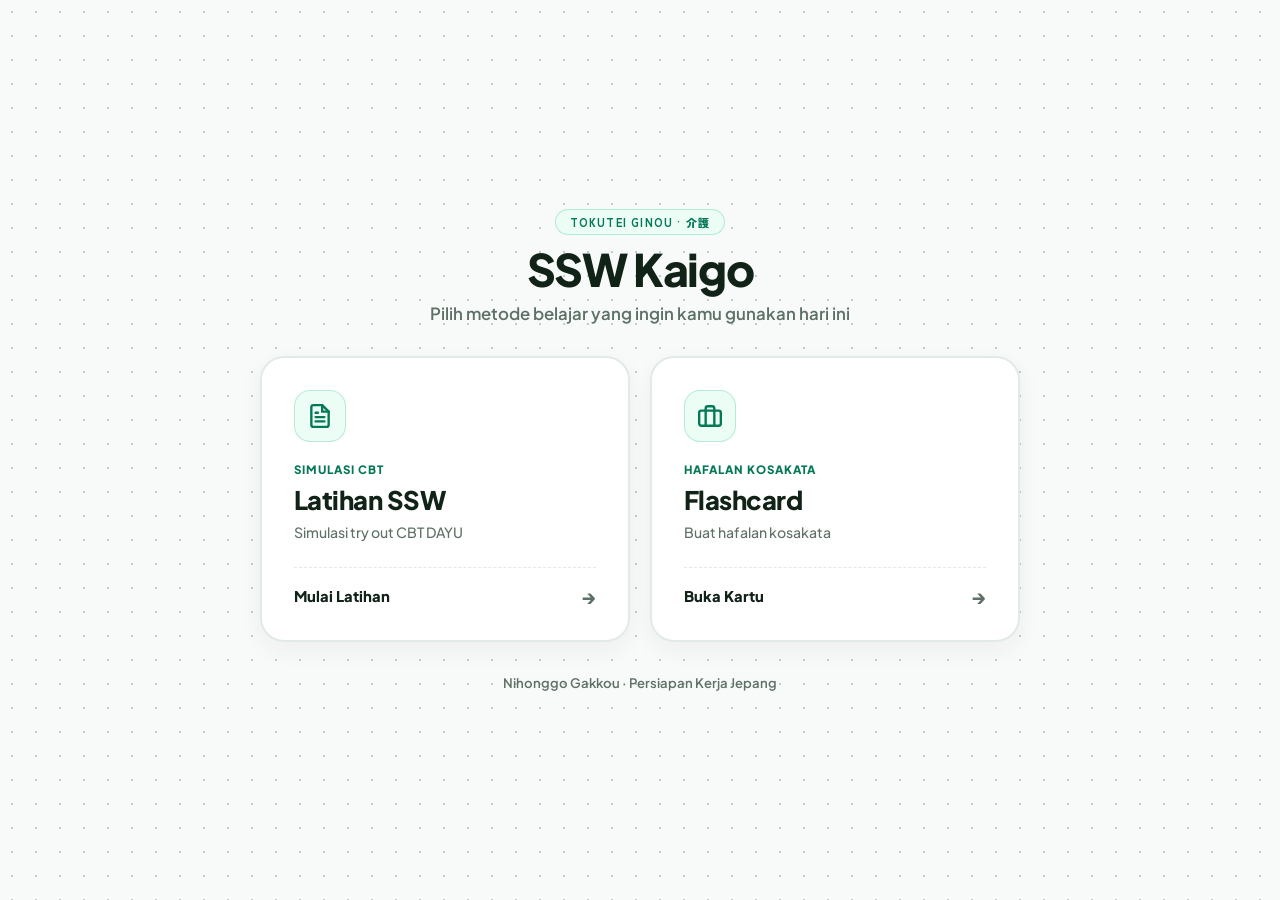
==== index.html @ 37ea9d0f "Frst Commit" ====
<!DOCTYPE html>
<html lang="id">
<head>
  <meta charset="UTF-8">
  <meta name="viewport" content="width=device-width, initial-scale=1.0, maximum-scale=1.0, user-scalable=no">
  <title>Portal Belajar — SSW Kaigo</title>
  
  <!-- Google Fonts: Plus Jakarta Sans & Zen Kaku Gothic -->
  <link rel="preconnect" href="https://fonts.googleapis.com">
  <link rel="preconnect" href="https://fonts.gstatic.com" crossorigin>
  <link href="https://fonts.googleapis.com/css2?family=Plus+Jakarta+Sans:wght@600;700;800;900&family=Zen+Kaku+Gothic+New:wght@700;900&display=swap" rel="stylesheet">
  <link rel="stylesheet" href="style.css">
</head>
<body>

  <main class="center-hub">
    <!-- Header Ringkas -->
    <header class="hub-header">
      <span class="hub-pill">TOKUTEI GINOU · 介護</span>
      <h1 class="hub-title">SSW Kaigo</h1>
      <p class="hub-subtitle">Pilih metode belajar yang ingin kamu gunakan hari ini</p>
    </header>

    <!-- Dua Kartu Pilihan di Tengah -->
    <div class="cards-grid">
      
      <!-- Kartu 1: Latihan SSW -->
      <a href="Tampilan 1/index.html" class="hub-card card-exam">
        <div class="card-icon-wrap">
          <svg viewBox="0 0 24 24" fill="none" stroke="currentColor" stroke-width="2.2" stroke-linecap="round" stroke-linejoin="round">
            <path d="M14 2H6a2 2 0 0 0-2 2v16a2 2 0 0 0 2 2h12a2 2 0 0 0 2-2V8z"></path>
            <polyline points="14 2 14 8 20 8"></polyline>
            <line x1="16" y1="13" x2="8" y2="13"></line>
            <line x1="16" y1="17" x2="8" y2="17"></line>
            <polyline points="10 9 9 9 8 9"></polyline>
          </svg>
        </div>
        <div class="card-text">
          <span class="card-tag">SIMULASI CBT</span>
          <h2 class="card-heading">Latihan SSW</h2>
          <p class="card-desc">Simulasi try out CBT DAYU</p>
        </div>
        <div class="card-action-bar">
          <span class="action-label">Mulai Latihan</span>
          <span class="arrow-circle">&rarr;</span>
        </div>
      </a>

      <!-- Kartu 2: Flashcard -->
      <a href="Tampilan 2/index.html" class="hub-card card-flashcard">
        <div class="card-icon-wrap">
          <svg viewBox="0 0 24 24" fill="none" stroke="currentColor" stroke-width="2.2" stroke-linecap="round" stroke-linejoin="round">
            <rect x="2" y="7" width="20" height="14" rx="2" ry="2"></rect>
            <path d="M16 21V5a2 2 0 0 0-2-2h-4a2 2 0 0 0-2 2v16"></path>
          </svg>
        </div>
        <div class="card-text">
          <span class="card-tag">HAFALAN KOSAKATA</span>
          <h2 class="card-heading">Flashcard</h2>
          <p class="card-desc">Buat hafalan kosakata</p>
        </div>
        <div class="card-action-bar">
          <span class="action-label">Buka Kartu</span>
          <span class="arrow-circle">&rarr;</span>
        </div>
      </a>

    </div>

    <!-- Footer Bersih -->
    <footer class="hub-footer">
      <span>Nihonggo Gakkou · Persiapan Kerja Jepang</span>
    </footer>
  </main>

</body>
</html>
---- style.css ----
/* =========================================================
   TWO CARDS CENTER HUB — SAGE & EMERALD MODERN
   ========================================================= */

:root {
  --bg: #F8FAF9;
  --surface: #FFFFFF;
  --ink: #112217;
  --dim: #5E7166;
  --primary: #10B981;
  --primary-dark: #047857;
  --primary-light: #ECFDF5;
  --primary-glow: rgba(16, 185, 129, 0.16);
  --border: #E2EAE5;
  --border-hover: #10B981;
  --shadow-card: 0 8px 24px rgba(17, 34, 23, 0.05);
  --shadow-hover: 0 16px 36px rgba(16, 185, 129, 0.15);
  --ease: cubic-bezier(0.2, 0.8, 0.2, 1);
}

*, *::before, *::after {
  box-sizing: border-box;
  margin: 0;
  padding: 0;
  -webkit-tap-highlight-color: transparent;
}

body {
  font-family: 'Plus Jakarta Sans', system-ui, -apple-system, sans-serif;
  background-color: var(--bg);
  color: var(--ink);
  min-height: 100vh;
  min-height: 100dvh;
  display: flex;
  align-items: center;
  justify-content: center;
  padding: 24px 16px;
  -webkit-font-smoothing: antialiased;
  position: relative;
}

/* Pola titik halus latar belakang */
body::before {
  content: "";
  position: fixed;
  inset: 0;
  z-index: -1;
  opacity: 0.35;
  background-image: radial-gradient(var(--dim) 0.75px, transparent 0.75px);
  background-size: 24px 24px;
  pointer-events: none;
}

/* ==================== HUB WRAPPER (TENGAH) ==================== */
.center-hub {
  width: 100%;
  max-width: 760px;
  display: flex;
  flex-direction: column;
  align-items: center;
  gap: 32px;
  margin: auto;
}

/* Header */
.hub-header {
  text-align: center;
  display: flex;
  flex-direction: column;
  align-items: center;
  gap: 8px;
}

.hub-pill {
  font-family: 'Zen Kaku Gothic New', sans-serif;
  font-size: 11px;
  font-weight: 900;
  letter-spacing: 1.2px;
  color: var(--primary-dark);
  background-color: var(--primary-light);
  border: 1px solid rgba(16, 185, 129, 0.28);
  padding: 4px 14px;
  border-radius: 999px;
  text-transform: uppercase;
}

.hub-title {
  font-size: clamp(2rem, 5vw, 2.8rem);
  font-weight: 900;
  color: var(--ink);
  letter-spacing: -0.03em;
  line-height: 1.15;
}

.hub-subtitle {
  font-size: clamp(0.92rem, 1.4vw, 1.05rem);
  color: var(--dim);
  font-weight: 600;
  max-width: 460px;
}

/* ==================== CARDS GRID (DUA KARTU) ==================== */
.cards-grid {
  display: grid;
  grid-template-columns: repeat(2, 1fr);
  gap: 20px;
  width: 100%;
}

.hub-card {
  background: var(--surface);
  border: 2px solid var(--border);
  border-radius: 24px;
  padding: clamp(22px, 3.5vw, 32px);
  text-decoration: none;
  color: inherit;
  display: flex;
  flex-direction: column;
  justify-content: space-between;
  min-height: 260px;
  box-shadow: var(--shadow-card);
  transition: transform 0.28s var(--ease), border-color 0.28s var(--ease), box-shadow 0.28s var(--ease);
  position: relative;
  overflow: hidden;
}

.hub-card:hover {
  transform: translateY(-6px);
  border-color: var(--border-hover);
  box-shadow: var(--shadow-hover);
}

.hub-card:active {
  transform: scale(0.98);
}

/* Icon Bulat */
.card-icon-wrap {
  width: 52px;
  height: 52px;
  border-radius: 16px;
  background-color: var(--primary-light);
  border: 1px solid rgba(16, 185, 129, 0.25);
  color: var(--primary-dark);
  display: flex;
  align-items: center;
  justify-content: center;
  margin-bottom: 20px;
  transition: background-color 0.25s ease, color 0.25s ease;
}

.card-icon-wrap svg {
  width: 26px;
  height: 26px;
}

.hub-card:hover .card-icon-wrap {
  background-color: var(--primary);
  color: #FFFFFF;
}

/* Konten Teks */
.card-text {
  display: flex;
  flex-direction: column;
  gap: 6px;
  margin-bottom: 24px;
}

.card-tag {
  font-size: 0.72rem;
  font-weight: 800;
  letter-spacing: 1px;
  color: var(--primary-dark);
  text-transform: uppercase;
}

.card-heading {
  font-size: clamp(1.35rem, 2vw, 1.6rem);
  font-weight: 900;
  color: var(--ink);
  letter-spacing: -0.02em;
}

.card-desc {
  font-size: 0.88rem;
  color: var(--dim);
  line-height: 1.5;
  font-weight: 500;
}

/* Bar Aksi Bawah */
.card-action-bar {
  display: flex;
  align-items: center;
  justify-content: space-between;
  padding-top: 16px;
  border-top: 1px dashed var(--border);
}

.action-label {
  font-size: 0.92rem;
  font-weight: 800;
  color: var(--ink);
}

.arrow-circle {
  font-size: 1.2rem;
  font-weight: 900;
  color: var(--dim);
  transition: transform 0.25s var(--ease), color 0.25s var(--ease);
}

.hub-card:hover .arrow-circle {
  color: var(--primary);
  transform: translateX(4px);
}

/* ==================== FOOTER ==================== */
.hub-footer {
  font-size: 0.82rem;
  font-weight: 600;
  color: var(--dim);
  text-align: center;
}

/* ==================== RESPONSIVE LAYOUT HP ==================== */
@media (max-width: 640px) {
  body {
    padding: 24px 14px;
    align-items: flex-start;
  }

  .center-hub {
    gap: 24px;
    padding-top: 10px;
  }

  /* Di layar HP, 2 kartu otomatis tersusun vertikal ke bawah */
  .cards-grid {
    grid-template-columns: 1fr;
    gap: 16px;
  }

  .hub-card {
    min-height: auto;
    padding: 20px 18px;
    border-radius: 20px;
  }

  .card-icon-wrap {
    width: 46px;
    height: 46px;
    margin-bottom: 14px;
  }

  .card-icon-wrap svg {
    width: 22px;
    height: 22px;
  }

  .card-text {
    margin-bottom: 16px;
  }
}
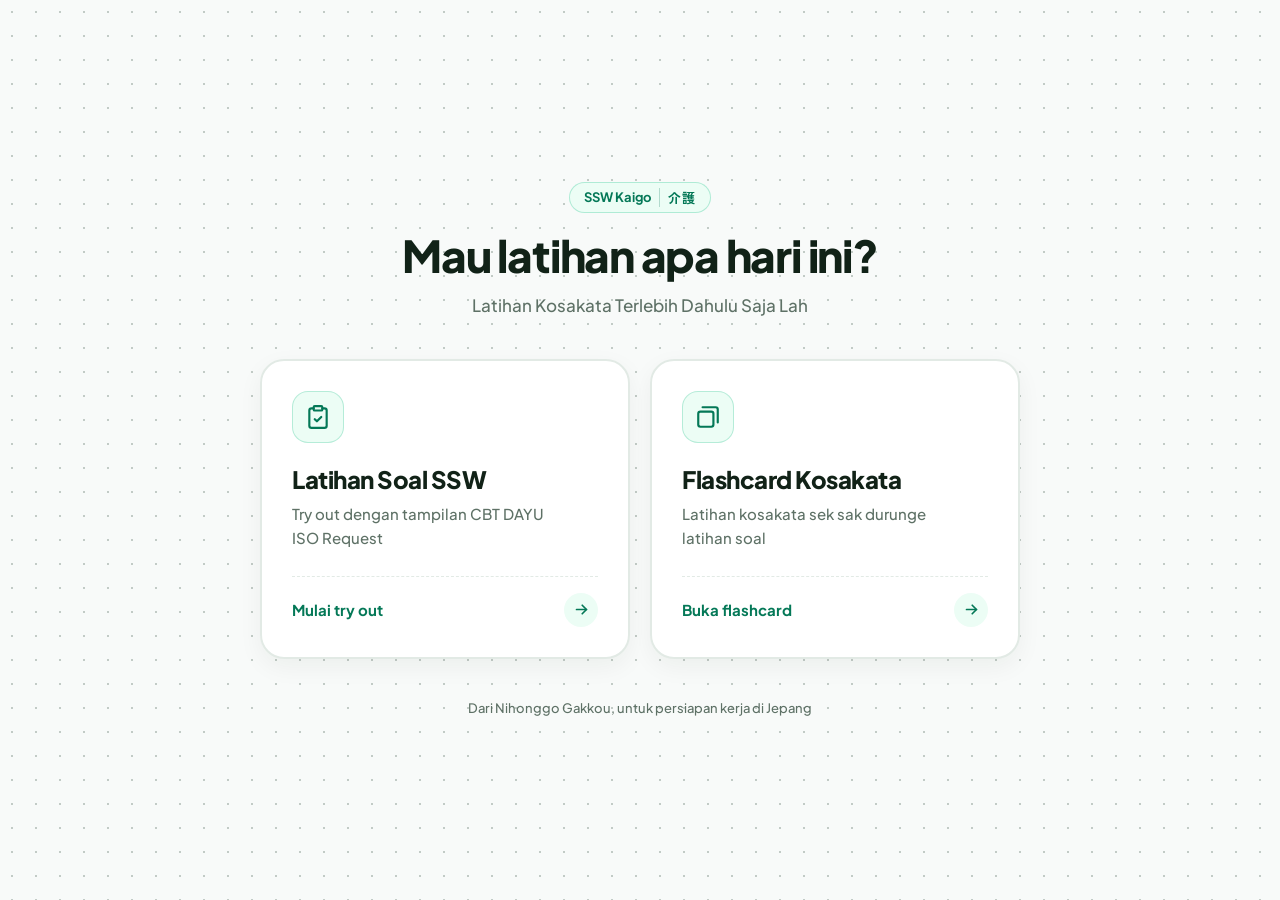
==== commit 20538e9b: "first commit" ====
--- a/index.html
+++ b/index.html
@@ -2,74 +2,77 @@
 <html lang="id">
 <head>
   <meta charset="UTF-8">
-  <meta name="viewport" content="width=device-width, initial-scale=1.0, maximum-scale=1.0, user-scalable=no">
-  <title>Portal Belajar — SSW Kaigo</title>
-  
-  <!-- Google Fonts: Plus Jakarta Sans & Zen Kaku Gothic -->
+  <meta name="viewport" content="width=device-width, initial-scale=1, viewport-fit=cover">
+  <title>SSW Kaigo | Portal Belajar</title>
+  <meta name="description" content="Latihan try out CBT dan flashcard kosakata untuk persiapan ujian SSW Kaigo.">
+
   <link rel="preconnect" href="https://fonts.googleapis.com">
   <link rel="preconnect" href="https://fonts.gstatic.com" crossorigin>
-  <link href="https://fonts.googleapis.com/css2?family=Plus+Jakarta+Sans:wght@600;700;800;900&family=Zen+Kaku+Gothic+New:wght@700;900&display=swap" rel="stylesheet">
+  <link href="https://fonts.googleapis.com/css2?family=Plus+Jakarta+Sans:wght@500;600;700;800&family=Zen+Kaku+Gothic+New:wght@500;700&display=swap" rel="stylesheet">
   <link rel="stylesheet" href="style.css">
+  <script src="script.js" defer></script>
 </head>
 <body>
 
   <main class="center-hub">
-    <!-- Header Ringkas -->
+
     <header class="hub-header">
-      <span class="hub-pill">TOKUTEI GINOU · 介護</span>
-      <h1 class="hub-title">SSW Kaigo</h1>
-      <p class="hub-subtitle">Pilih metode belajar yang ingin kamu gunakan hari ini</p>
+      <span class="hub-pill">SSW Kaigo <span lang="ja" class="hub-pill-jp">介護</span></span>
+      <h1 class="hub-title">Mau latihan apa hari ini?</h1>
+      <p class="hub-subtitle">Latihan Kosakata Terlebih Dahulu Saja Lah</p>
     </header>
 
-    <!-- Dua Kartu Pilihan di Tengah -->
-    <div class="cards-grid">
-      
-      <!-- Kartu 1: Latihan SSW -->
-      <a href="Tampilan 1/index.html" class="hub-card card-exam">
-        <div class="card-icon-wrap">
-          <svg viewBox="0 0 24 24" fill="none" stroke="currentColor" stroke-width="2.2" stroke-linecap="round" stroke-linejoin="round">
-            <path d="M14 2H6a2 2 0 0 0-2 2v16a2 2 0 0 0 2 2h12a2 2 0 0 0 2-2V8z"></path>
-            <polyline points="14 2 14 8 20 8"></polyline>
-            <line x1="16" y1="13" x2="8" y2="13"></line>
-            <line x1="16" y1="17" x2="8" y2="17"></line>
-            <polyline points="10 9 9 9 8 9"></polyline>
+    <nav class="cards-grid" aria-label="Pilihan metode belajar">
+
+      <a href="Tampilan 2/index.html" class="hub-card card-exam">
+        <div class="card-icon-wrap" aria-hidden="true">
+          <svg viewBox="0 0 24 24" fill="none" stroke="currentColor" stroke-width="2" stroke-linecap="round" stroke-linejoin="round">
+            <rect x="8" y="2" width="8" height="4" rx="1"></rect>
+            <path d="M16 4h2a2 2 0 0 1 2 2v14a2 2 0 0 1-2 2H6a2 2 0 0 1-2-2V6a2 2 0 0 1 2-2h2"></path>
+            <path d="m9 14 2 2 4-4"></path>
           </svg>
         </div>
         <div class="card-text">
-          <span class="card-tag">SIMULASI CBT</span>
-          <h2 class="card-heading">Latihan SSW</h2>
-          <p class="card-desc">Simulasi try out CBT DAYU</p>
+          <h2 class="card-heading">Latihan Soal SSW</h2>
+          <p class="card-desc">Try out dengan tampilan CBT DAYU ISO Request</p>
         </div>
         <div class="card-action-bar">
-          <span class="action-label">Mulai Latihan</span>
-          <span class="arrow-circle">&rarr;</span>
+          <span class="action-label">Mulai try out</span>
+          <span class="arrow-circle" aria-hidden="true">
+            <svg viewBox="0 0 24 24" fill="none" stroke="currentColor" stroke-width="2.4" stroke-linecap="round" stroke-linejoin="round">
+              <path d="M5 12h14"></path>
+              <path d="m13 6 6 6-6 6"></path>
+            </svg>
+          </span>
         </div>
       </a>
 
-      <!-- Kartu 2: Flashcard -->
-      <a href="Tampilan 2/index.html" class="hub-card card-flashcard">
-        <div class="card-icon-wrap">
-          <svg viewBox="0 0 24 24" fill="none" stroke="currentColor" stroke-width="2.2" stroke-linecap="round" stroke-linejoin="round">
-            <rect x="2" y="7" width="20" height="14" rx="2" ry="2"></rect>
-            <path d="M16 21V5a2 2 0 0 0-2-2h-4a2 2 0 0 0-2 2v16"></path>
+      <a href="Tampilan 1/index.html" class="hub-card card-flashcard">
+        <div class="card-icon-wrap" aria-hidden="true">
+          <svg viewBox="0 0 24 24" fill="none" stroke="currentColor" stroke-width="2" stroke-linecap="round" stroke-linejoin="round">
+            <rect x="3" y="7" width="14" height="14" rx="2"></rect>
+            <path d="M7 3h12a2 2 0 0 1 2 2v12"></path>
           </svg>
         </div>
         <div class="card-text">
-          <span class="card-tag">HAFALAN KOSAKATA</span>
-          <h2 class="card-heading">Flashcard</h2>
-          <p class="card-desc">Buat hafalan kosakata</p>
+          <h2 class="card-heading">Flashcard Kosakata</h2>
+          <p class="card-desc">Latihan kosakata sek sak durunge latihan soal </p>
         </div>
         <div class="card-action-bar">
-          <span class="action-label">Buka Kartu</span>
-          <span class="arrow-circle">&rarr;</span>
+          <span class="action-label">Buka flashcard</span>
+          <span class="arrow-circle" aria-hidden="true">
+            <svg viewBox="0 0 24 24" fill="none" stroke="currentColor" stroke-width="2.4" stroke-linecap="round" stroke-linejoin="round">
+              <path d="M5 12h14"></path>
+              <path d="m13 6 6 6-6 6"></path>
+            </svg>
+          </span>
         </div>
       </a>
 
-    </div>
+    </nav>
 
-    <!-- Footer Bersih -->
     <footer class="hub-footer">
-      <span>Nihonggo Gakkou · Persiapan Kerja Jepang</span>
+      <p>Dari Nihonggo Gakkou, untuk persiapan kerja di Jepang</p>
     </footer>
   </main>
 
--- a/style.css
+++ b/style.css
@@ -1,5 +1,6 @@
 /* =========================================================
-   TWO CARDS CENTER HUB — SAGE & EMERALD MODERN
+   TWO CARDS CENTER HUB : SAGE & EMERALD MODERN
+   Background, warna, dan pola titik dipertahankan.
    ========================================================= */
 
 :root {
@@ -16,6 +17,9 @@
   --shadow-card: 0 8px 24px rgba(17, 34, 23, 0.05);
   --shadow-hover: 0 16px 36px rgba(16, 185, 129, 0.15);
   --ease: cubic-bezier(0.2, 0.8, 0.2, 1);
+
+  --font-sans: 'Plus Jakarta Sans', system-ui, -apple-system, 'Segoe UI', Roboto, sans-serif;
+  --font-jp: 'Zen Kaku Gothic New', 'Hiragino Sans', 'Noto Sans JP', 'Yu Gothic', sans-serif;
 }
 
 *, *::before, *::after {
@@ -25,8 +29,15 @@
   -webkit-tap-highlight-color: transparent;
 }
 
+html {
+  overflow-x: hidden;
+  overflow-x: clip;
+  -webkit-text-size-adjust: 100%;
+  text-size-adjust: 100%;
+}
+
 body {
-  font-family: 'Plus Jakarta Sans', system-ui, -apple-system, sans-serif;
+  font-family: var(--font-sans);
   background-color: var(--bg);
   color: var(--ink);
   min-height: 100vh;
@@ -34,12 +45,18 @@
   display: flex;
   align-items: center;
   justify-content: center;
-  padding: 24px 16px;
+  padding:
+    max(32px, env(safe-area-inset-top, 0px))
+    max(20px, env(safe-area-inset-right, 0px))
+    max(32px, env(safe-area-inset-bottom, 0px))
+    max(20px, env(safe-area-inset-left, 0px));
   -webkit-font-smoothing: antialiased;
   position: relative;
-}
-
-/* Pola titik halus latar belakang */
+  overflow-x: hidden;
+  overflow-x: clip;
+}
+
+/* Pola titik halus latar belakang (tidak diubah) */
 body::before {
   content: "";
   position: fixed;
@@ -51,58 +68,70 @@
   pointer-events: none;
 }
 
-/* ==================== HUB WRAPPER (TENGAH) ==================== */
+/* ==================== HUB WRAPPER ==================== */
 .center-hub {
   width: 100%;
   max-width: 760px;
   display: flex;
   flex-direction: column;
   align-items: center;
-  gap: 32px;
+  gap: 40px;
   margin: auto;
 }
 
-/* Header */
+/* ==================== HEADER ==================== */
 .hub-header {
   text-align: center;
   display: flex;
   flex-direction: column;
   align-items: center;
+}
+
+.hub-pill {
+  display: inline-flex;
+  align-items: center;
   gap: 8px;
-}
-
-.hub-pill {
-  font-family: 'Zen Kaku Gothic New', sans-serif;
-  font-size: 11px;
-  font-weight: 900;
-  letter-spacing: 1.2px;
+  font-size: 0.8125rem;
+  font-weight: 700;
   color: var(--primary-dark);
   background-color: var(--primary-light);
   border: 1px solid rgba(16, 185, 129, 0.28);
-  padding: 4px 14px;
+  padding: 5px 14px;
   border-radius: 999px;
-  text-transform: uppercase;
+  margin-bottom: 18px;
+}
+
+.hub-pill-jp {
+  font-family: var(--font-jp);
+  font-weight: 700;
+  letter-spacing: 0.08em;
+  padding-left: 8px;
+  border-left: 1px solid rgba(4, 120, 87, 0.25);
 }
 
 .hub-title {
-  font-size: clamp(2rem, 5vw, 2.8rem);
-  font-weight: 900;
+  font-size: clamp(1.875rem, 1.2rem + 3vw, 2.75rem);
+  font-weight: 800;
+  line-height: 1.12;
+  letter-spacing: -0.028em;
   color: var(--ink);
-  letter-spacing: -0.03em;
-  line-height: 1.15;
+  text-wrap: balance;
+  margin-bottom: 12px;
 }
 
 .hub-subtitle {
-  font-size: clamp(0.92rem, 1.4vw, 1.05rem);
+  font-size: clamp(0.95rem, 0.9rem + 0.3vw, 1.0625rem);
+  line-height: 1.6;
+  font-weight: 500;
   color: var(--dim);
-  font-weight: 600;
-  max-width: 460px;
-}
-
-/* ==================== CARDS GRID (DUA KARTU) ==================== */
+  max-width: 44ch;
+  text-wrap: pretty;
+}
+
+/* ==================== CARDS GRID ==================== */
 .cards-grid {
   display: grid;
-  grid-template-columns: repeat(2, 1fr);
+  grid-template-columns: repeat(2, minmax(0, 1fr));
   gap: 20px;
   width: 100%;
 }
@@ -111,31 +140,61 @@
   background: var(--surface);
   border: 2px solid var(--border);
   border-radius: 24px;
-  padding: clamp(22px, 3.5vw, 32px);
+  padding: clamp(22px, 3.5vw, 30px);
   text-decoration: none;
   color: inherit;
-  display: flex;
-  flex-direction: column;
-  justify-content: space-between;
-  min-height: 260px;
+  display: grid;
+  grid-template-areas:
+    "icon"
+    "text"
+    "action";
+  grid-template-rows: auto 1fr auto;
+  min-width: 0;
+  min-height: 268px;
   box-shadow: var(--shadow-card);
   transition: transform 0.28s var(--ease), border-color 0.28s var(--ease), box-shadow 0.28s var(--ease);
   position: relative;
   overflow: hidden;
-}
-
-.hub-card:hover {
-  transform: translateY(-6px);
+  touch-action: manipulation;
+}
+
+.hub-card:focus-visible {
+  outline: 3px solid var(--primary);
+  outline-offset: 3px;
   border-color: var(--border-hover);
-  box-shadow: var(--shadow-hover);
-}
-
-.hub-card:active {
+}
+
+.hub-card:active,
+.hub-card.is-leaving {
   transform: scale(0.98);
-}
-
-/* Icon Bulat */
+  border-color: var(--border-hover);
+}
+
+/* Efek hover hanya untuk perangkat yang punya kursor,
+   supaya di HP kartu tidak "nyangkut" dalam keadaan hover */
+@media (hover: hover) and (pointer: fine) {
+  .hub-card:hover {
+    transform: translateY(-6px);
+    border-color: var(--border-hover);
+    box-shadow: var(--shadow-hover);
+  }
+
+  .hub-card:hover .card-icon-wrap {
+    background-color: var(--primary);
+    border-color: var(--primary);
+    color: #FFFFFF;
+  }
+
+  .hub-card:hover .arrow-circle {
+    background-color: var(--primary);
+    color: #FFFFFF;
+    transform: translateX(3px);
+  }
+}
+
+/* Ikon */
 .card-icon-wrap {
+  grid-area: icon;
   width: 52px;
   height: 52px;
   border-radius: 16px;
@@ -145,8 +204,9 @@
   display: flex;
   align-items: center;
   justify-content: center;
-  margin-bottom: 20px;
-  transition: background-color 0.25s ease, color 0.25s ease;
+  margin-bottom: 22px;
+  flex-shrink: 0;
+  transition: background-color 0.25s ease, color 0.25s ease, border-color 0.25s ease;
 }
 
 .card-icon-wrap svg {
@@ -154,104 +214,141 @@
   height: 26px;
 }
 
-.hub-card:hover .card-icon-wrap {
-  background-color: var(--primary);
-  color: #FFFFFF;
-}
-
-/* Konten Teks */
+/* Teks kartu */
 .card-text {
+  grid-area: text;
   display: flex;
   flex-direction: column;
-  gap: 6px;
-  margin-bottom: 24px;
-}
-
-.card-tag {
-  font-size: 0.72rem;
+  gap: 8px;
+  min-width: 0;
+  margin-bottom: 26px;
+}
+
+.card-heading {
+  font-size: clamp(1.25rem, 1.05rem + 0.8vw, 1.5rem);
   font-weight: 800;
-  letter-spacing: 1px;
-  color: var(--primary-dark);
-  text-transform: uppercase;
-}
-
-.card-heading {
-  font-size: clamp(1.35rem, 2vw, 1.6rem);
-  font-weight: 900;
+  line-height: 1.2;
+  letter-spacing: -0.02em;
   color: var(--ink);
-  letter-spacing: -0.02em;
+  overflow-wrap: anywhere;
 }
 
 .card-desc {
-  font-size: 0.88rem;
+  font-size: 0.9375rem;
+  line-height: 1.6;
+  font-weight: 500;
   color: var(--dim);
-  line-height: 1.5;
-  font-weight: 500;
-}
-
-/* Bar Aksi Bawah */
+  max-width: 36ch;
+  text-wrap: pretty;
+}
+
+/* Bar aksi */
 .card-action-bar {
+  grid-area: action;
   display: flex;
   align-items: center;
   justify-content: space-between;
+  gap: 12px;
   padding-top: 16px;
   border-top: 1px dashed var(--border);
 }
 
 .action-label {
-  font-size: 0.92rem;
-  font-weight: 800;
-  color: var(--ink);
+  font-size: 0.9375rem;
+  font-weight: 700;
+  color: var(--primary-dark);
 }
 
 .arrow-circle {
-  font-size: 1.2rem;
-  font-weight: 900;
-  color: var(--dim);
-  transition: transform 0.25s var(--ease), color 0.25s var(--ease);
-}
-
-.hub-card:hover .arrow-circle {
-  color: var(--primary);
-  transform: translateX(4px);
+  width: 34px;
+  height: 34px;
+  border-radius: 50%;
+  background-color: var(--primary-light);
+  color: var(--primary-dark);
+  display: flex;
+  align-items: center;
+  justify-content: center;
+  flex-shrink: 0;
+  transition: transform 0.25s var(--ease), background-color 0.25s var(--ease), color 0.25s var(--ease);
+}
+
+.arrow-circle svg {
+  width: 17px;
+  height: 17px;
 }
 
 /* ==================== FOOTER ==================== */
 .hub-footer {
-  font-size: 0.82rem;
-  font-weight: 600;
+  font-size: 0.8125rem;
+  font-weight: 500;
+  line-height: 1.5;
   color: var(--dim);
   text-align: center;
 }
 
-/* ==================== RESPONSIVE LAYOUT HP ==================== */
+/* ==================== TABLET KECIL ==================== */
+@media (max-width: 720px) {
+  .cards-grid {
+    gap: 16px;
+  }
+
+  .hub-card {
+    min-height: 248px;
+  }
+}
+
+/* ==================== HP ==================== */
 @media (max-width: 640px) {
   body {
-    padding: 24px 14px;
     align-items: flex-start;
+    padding:
+      max(28px, env(safe-area-inset-top, 0px))
+      max(16px, env(safe-area-inset-right, 0px))
+      max(24px, env(safe-area-inset-bottom, 0px))
+      max(16px, env(safe-area-inset-left, 0px));
   }
 
   .center-hub {
-    gap: 24px;
-    padding-top: 10px;
-  }
-
-  /* Di layar HP, 2 kartu otomatis tersusun vertikal ke bawah */
+    gap: 28px;
+    padding-top: 8px;
+  }
+
+  .hub-header {
+    max-width: 30rem;
+  }
+
+  .hub-pill {
+    margin-bottom: 14px;
+  }
+
+  .hub-title {
+    margin-bottom: 10px;
+  }
+
+  /* Kartu tersusun ke bawah, ikon di samping teks agar lebih ringkas */
   .cards-grid {
-    grid-template-columns: 1fr;
-    gap: 16px;
+    grid-template-columns: minmax(0, 1fr);
+    gap: 14px;
   }
 
   .hub-card {
-    min-height: auto;
-    padding: 20px 18px;
+    min-height: 0;
+    padding: 18px;
     border-radius: 20px;
+    grid-template-areas:
+      "icon text"
+      "action action";
+    grid-template-columns: auto minmax(0, 1fr);
+    grid-template-rows: auto auto;
+    column-gap: 14px;
+    align-items: start;
   }
 
   .card-icon-wrap {
-    width: 46px;
-    height: 46px;
-    margin-bottom: 14px;
+    width: 44px;
+    height: 44px;
+    border-radius: 14px;
+    margin-bottom: 0;
   }
 
   .card-icon-wrap svg {
@@ -260,6 +357,96 @@
   }
 
   .card-text {
-    margin-bottom: 16px;
+    gap: 4px;
+    margin-bottom: 14px;
+    padding-top: 2px;
+  }
+
+  .card-heading {
+    font-size: 1.125rem;
+  }
+
+  .card-desc {
+    font-size: 0.875rem;
+    line-height: 1.55;
+    max-width: none;
+  }
+
+  .card-action-bar {
+    padding-top: 12px;
+  }
+
+  .action-label {
+    font-size: 0.875rem;
+  }
+
+  .arrow-circle {
+    width: 30px;
+    height: 30px;
+  }
+
+  .arrow-circle svg {
+    width: 15px;
+    height: 15px;
+  }
+
+  .hub-footer {
+    font-size: 0.75rem;
+    max-width: 26rem;
+  }
+}
+
+/* ==================== HP SANGAT KECIL (<= 360px) ==================== */
+@media (max-width: 360px) {
+  body {
+    padding-left: max(12px, env(safe-area-inset-left, 0px));
+    padding-right: max(12px, env(safe-area-inset-right, 0px));
+  }
+
+  .hub-card {
+    padding: 16px 14px;
+    column-gap: 12px;
+  }
+
+  .card-icon-wrap {
+    width: 40px;
+    height: 40px;
+    border-radius: 12px;
+  }
+
+  .card-icon-wrap svg {
+    width: 20px;
+    height: 20px;
+  }
+}
+
+/* ==================== LAYAR PENDEK (HP LANDSCAPE) ==================== */
+@media (max-height: 520px) and (min-width: 641px) {
+  body {
+    align-items: flex-start;
+  }
+
+  .center-hub {
+    gap: 24px;
+  }
+
+  .hub-card {
+    min-height: 0;
+  }
+}
+
+/* ==================== KURANGI GERAKAN ==================== */
+@media (prefers-reduced-motion: reduce) {
+  .hub-card,
+  .card-icon-wrap,
+  .arrow-circle {
+    transition: none;
+  }
+
+  .hub-card:hover,
+  .hub-card:active,
+  .hub-card.is-leaving,
+  .hub-card:hover .arrow-circle {
+    transform: none;
   }
 }
